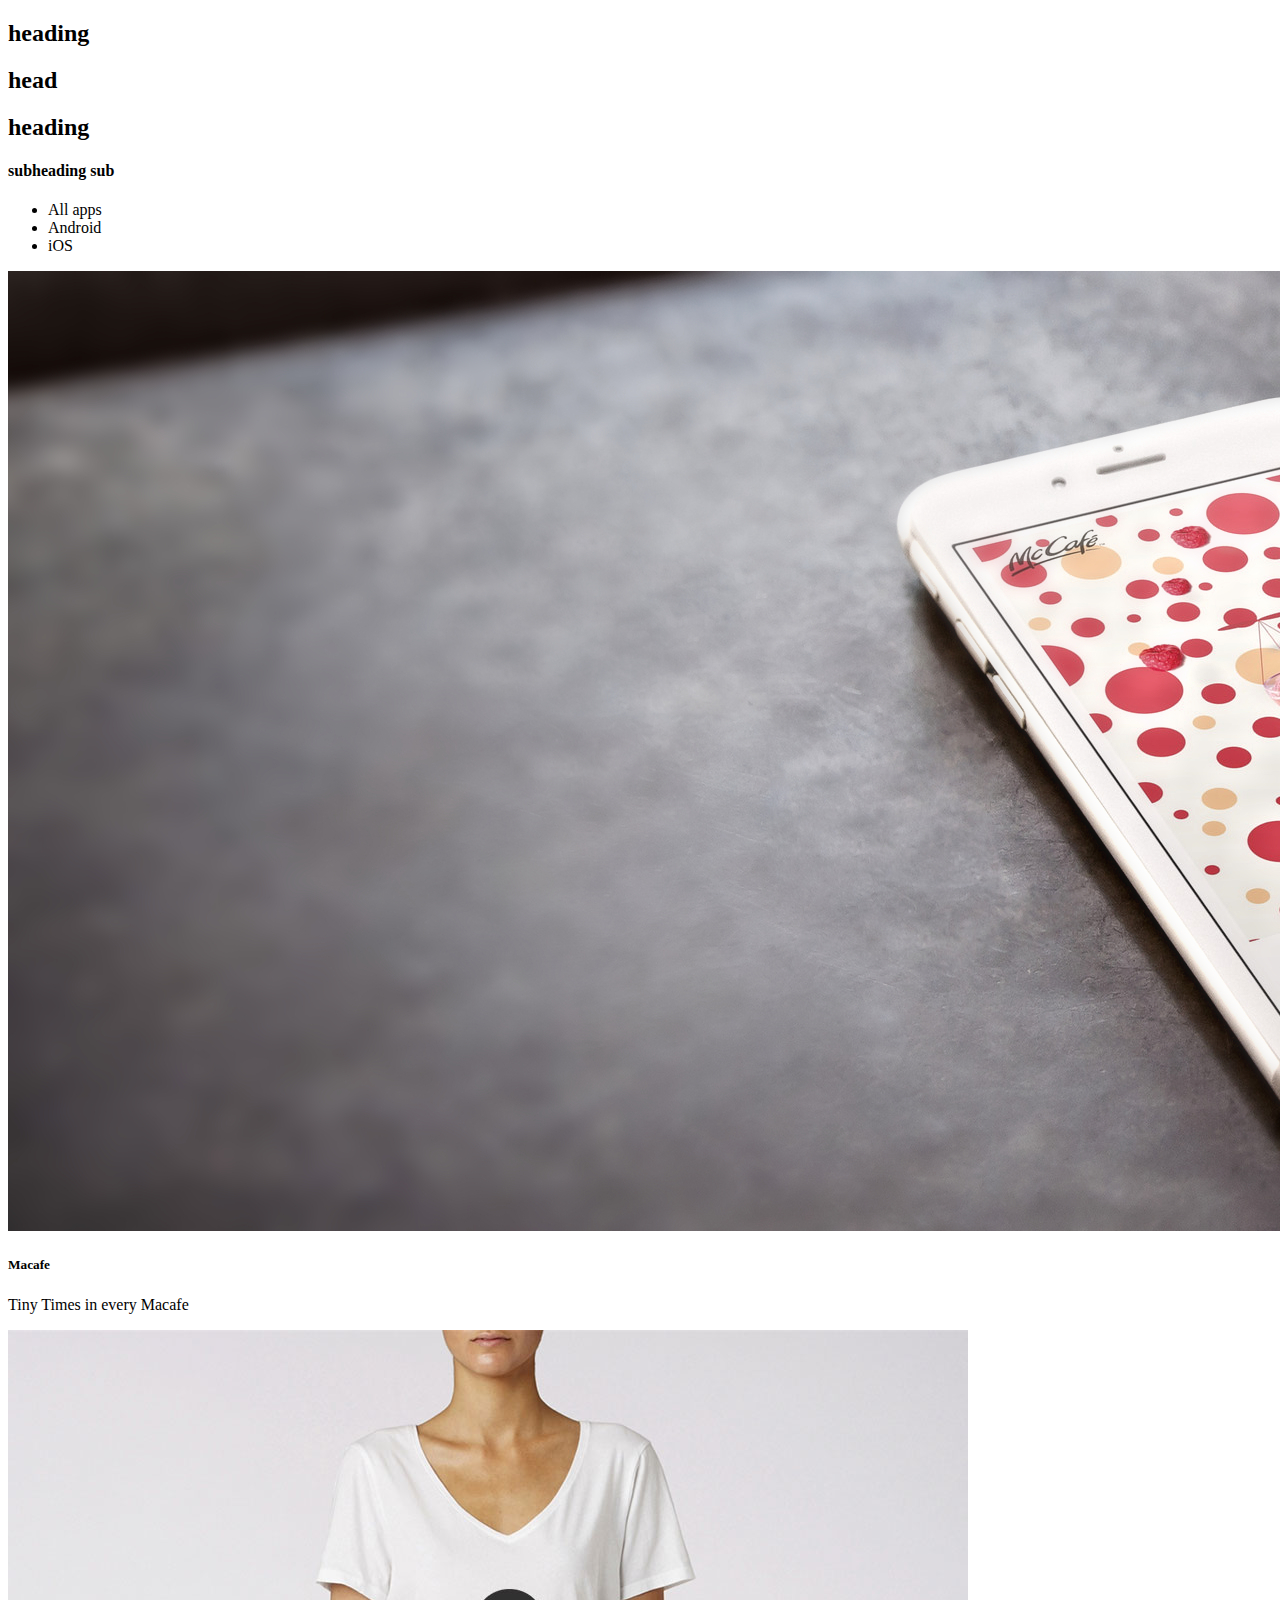
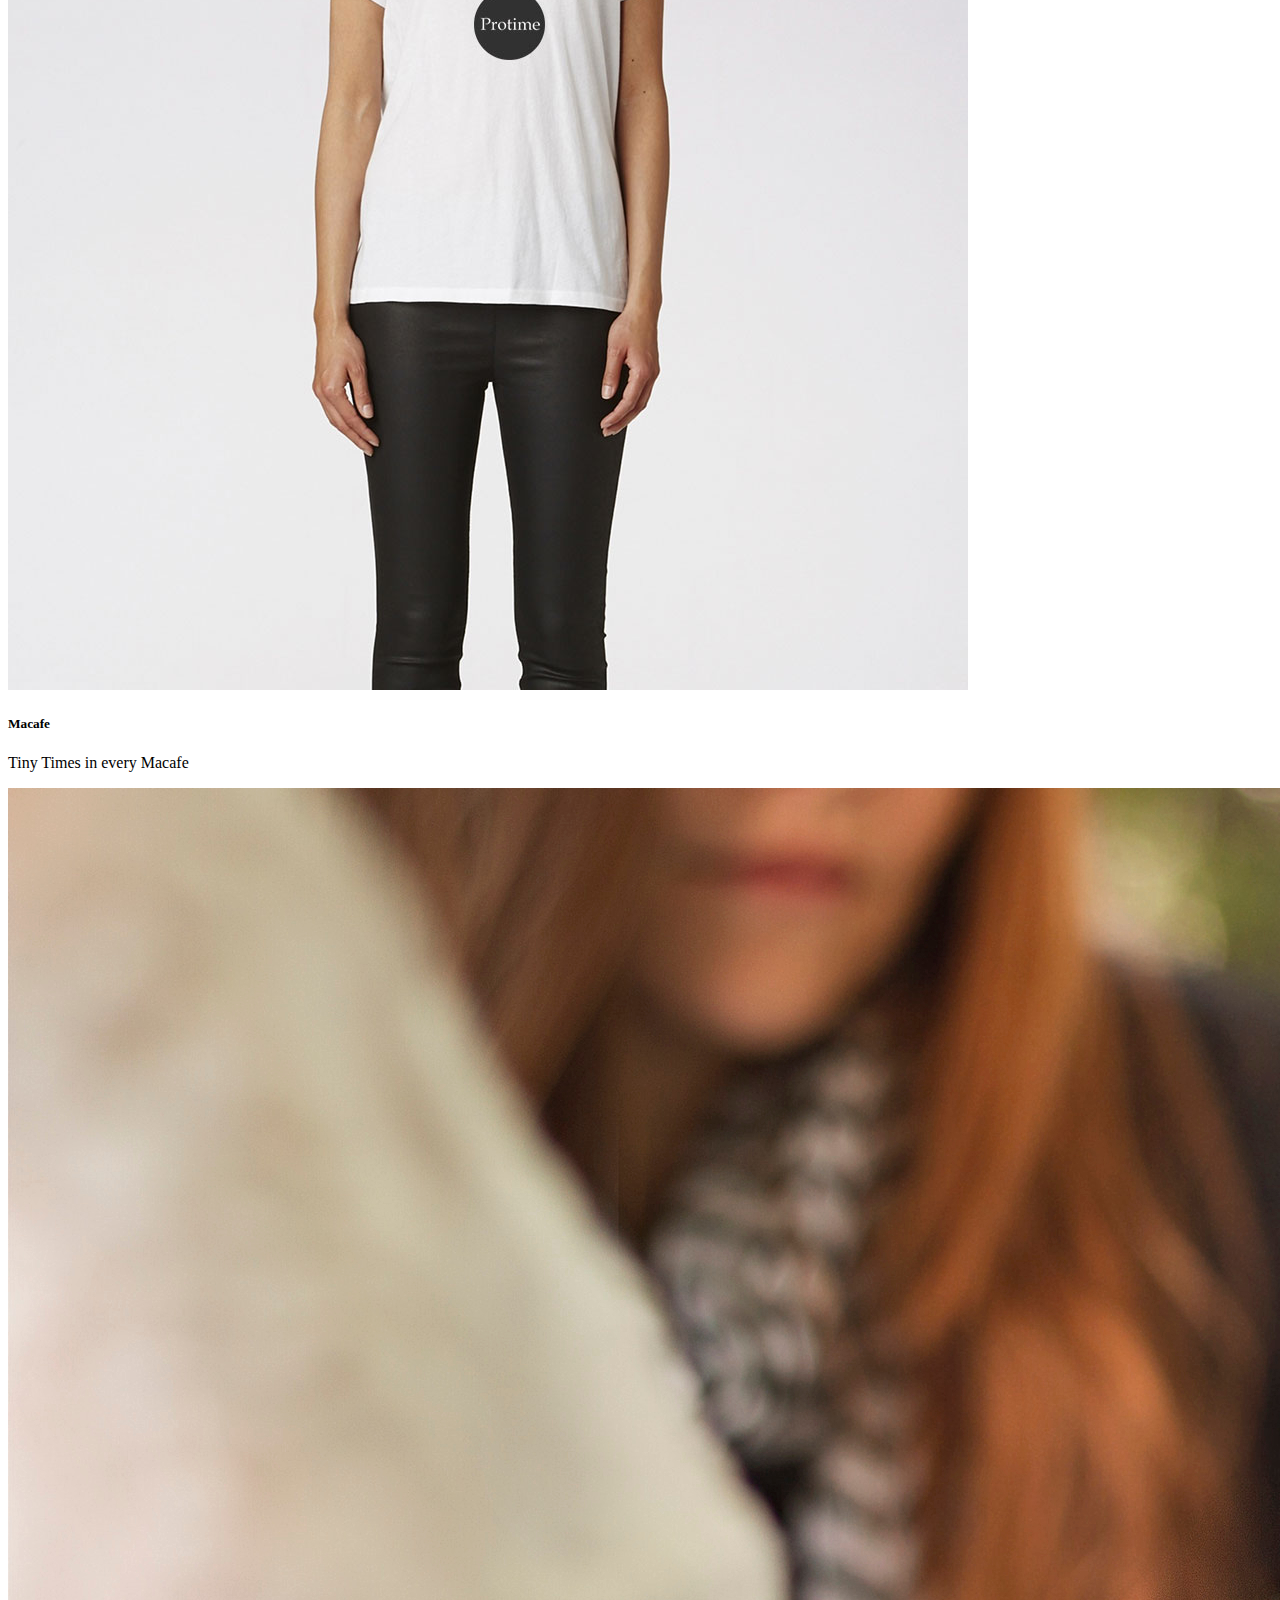
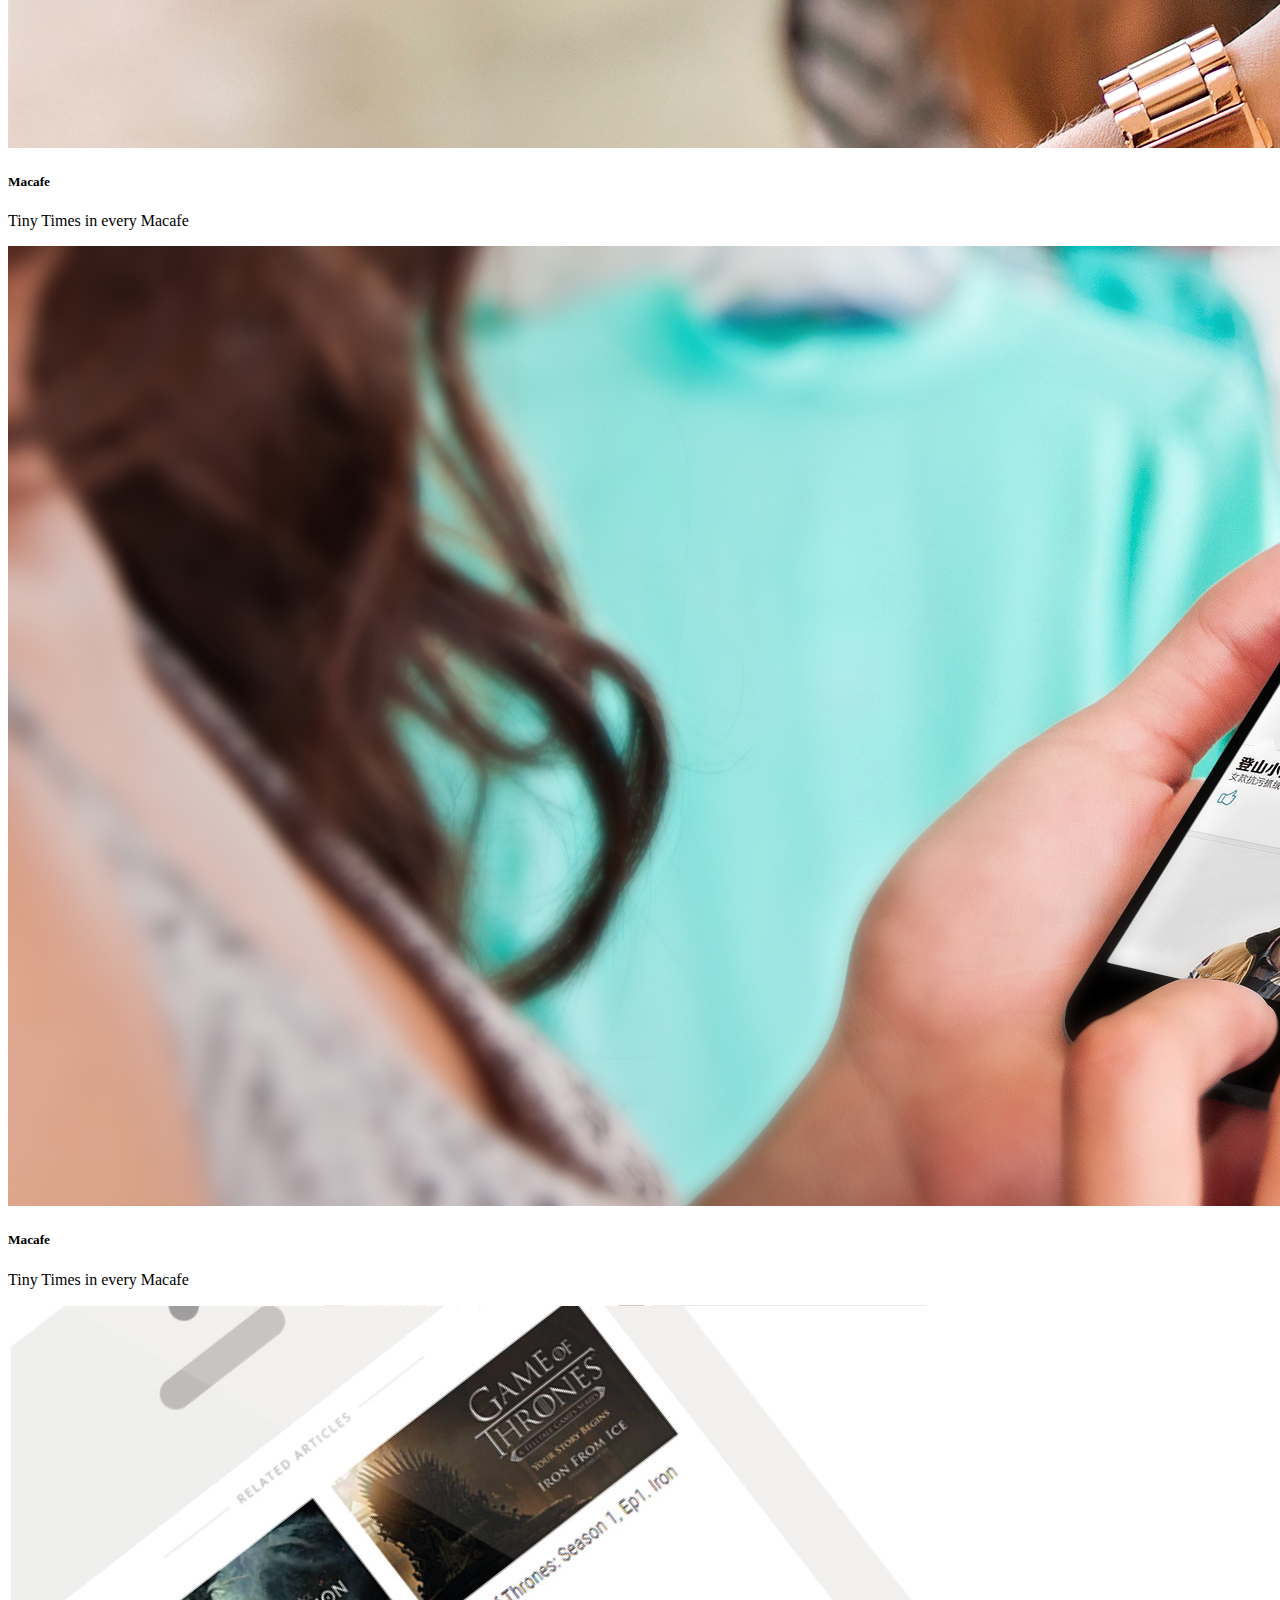
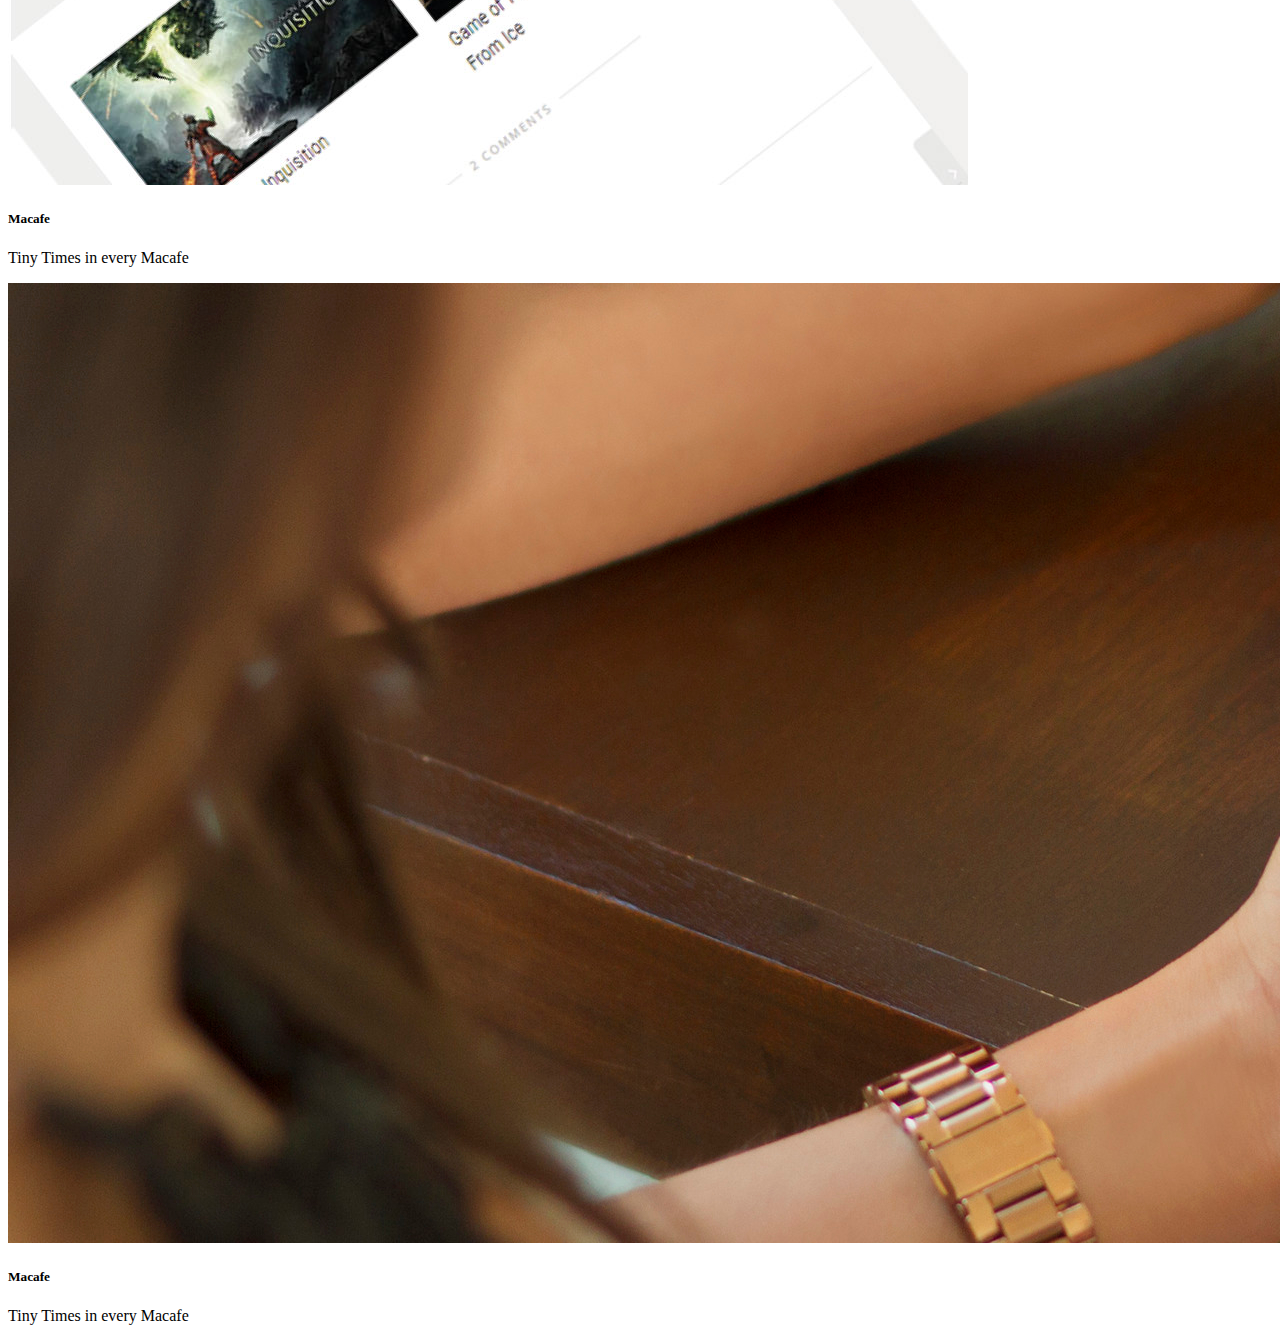
==== index.html @ 0e7b79ba "Init: Initial commit with basic html" ====
<!DOCTYPE html>
<html lang="en">

<head>
    <meta charset="UTF-8">
    <meta name="viewport" content="width=device-width, initial-scale=1.0">
    <title>Macafe</title>
</head>

<body>
    <div class="container">
        <div class="nav">
            <div class="heading">
                <h2>heading</h2>
                <h2>head</h2>
                <h2>heading</h2>
                <h4>subheading sub</h4>
            </div>

            <nav>
                <ul>
                    <li>All apps</li>
                    <li>Android</li>
                    <li>iOS</li>
                </ul>
            </nav>
        </div>

        <div class="main">
            <div class="card">
                <img src="Images/first.jpg" alt="product-image" srcset="">
                <div class="info">
                    <h5>Macafe</h5>
                    <p>Tiny Times in every Macafe</p>
                </div>
            </div>
            <div class="card">
                <img src="Images/second.jpg" alt="product-image" srcset="">
                <div class="info">
                    <h5>Macafe</h5>
                    <p>Tiny Times in every Macafe</p>
                </div>
            </div>
            <div class="card">
                <img src="Images/third.jpg" alt="product-image" srcset="">
                <div class="info">
                    <h5>Macafe</h5>
                    <p>Tiny Times in every Macafe</p>
                </div>
            </div>
            <div class="card">
                <img src="Images/forth.jpg" alt="product-image" srcset="">
                <div class="info">
                    <h5>Macafe</h5>
                    <p>Tiny Times in every Macafe</p>
                </div>
            </div>
            <div class="card">
                <img src="Images/fifth.jpg" alt="product-image" srcset="">
                <div class="info">
                    <h5>Macafe</h5>
                    <p>Tiny Times in every Macafe</p>
                </div>
            </div>
            <div class="card">
                <img src="Images/sixth.jpg" alt="product-image" srcset="">
                <div class="info">
                    <h5>Macafe</h5>
                    <p>Tiny Times in every Macafe</p>
                </div>
            </div>
        </div>
    </div>
</body>

</html>
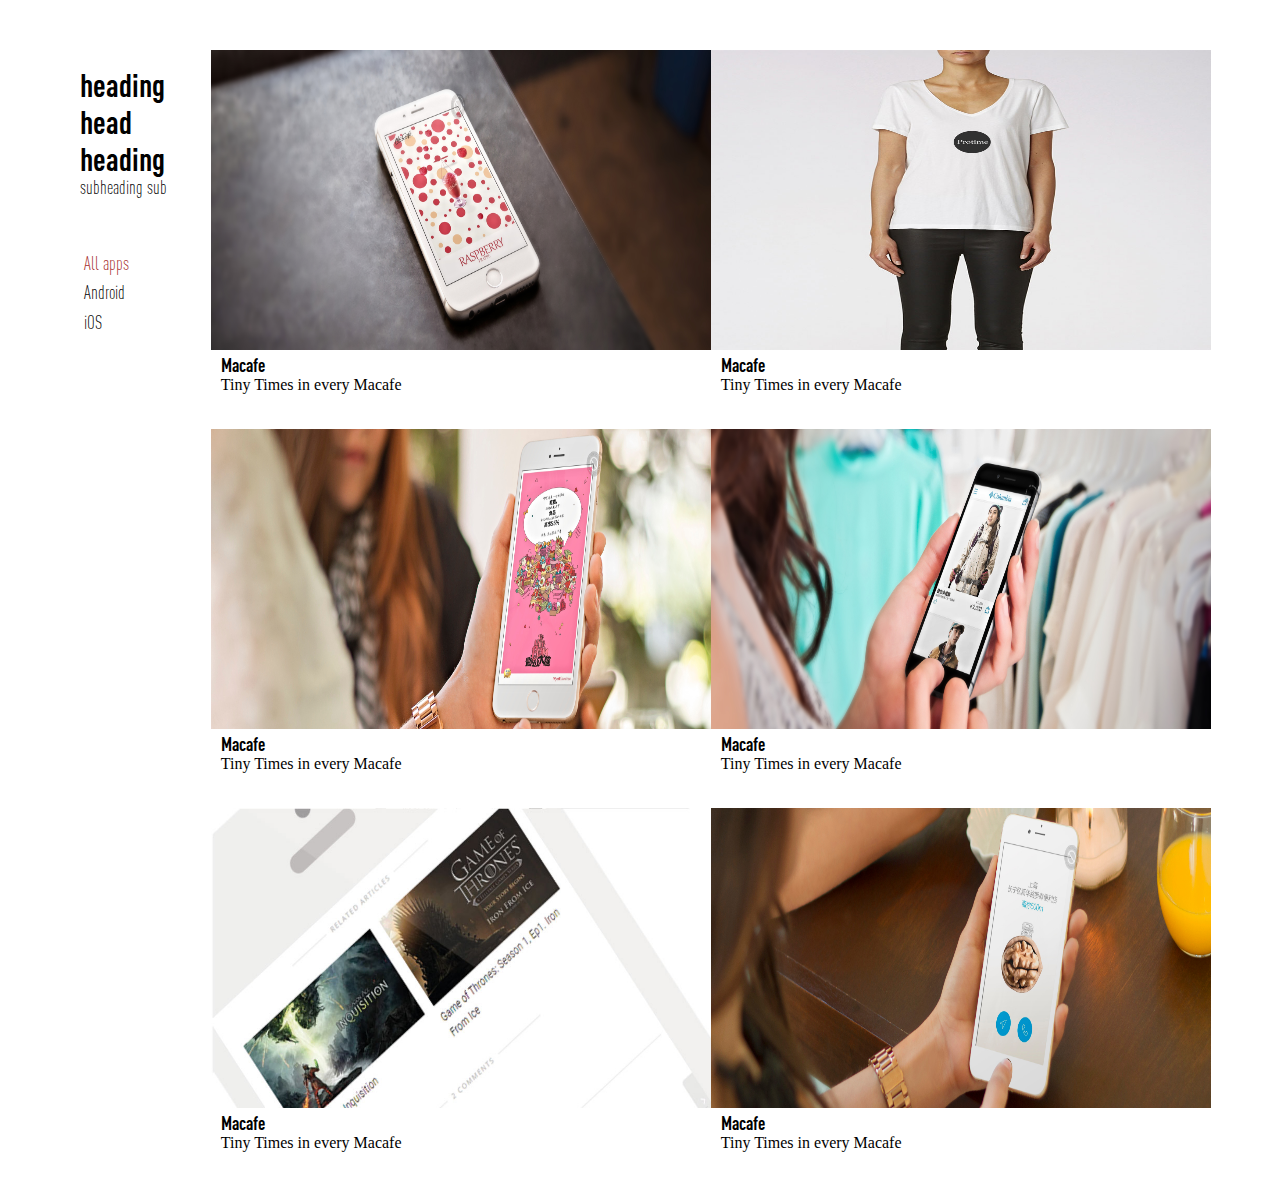
==== commit f4a55505: "feat: added some styling" ====
--- a/index.html
+++ b/index.html
@@ -5,21 +5,22 @@
     <meta charset="UTF-8">
     <meta name="viewport" content="width=device-width, initial-scale=1.0">
     <title>Macafe</title>
+    <link rel="stylesheet" href="css/style.css">
 </head>
 
 <body>
     <div class="container">
         <div class="nav">
             <div class="heading">
-                <h2>heading</h2>
-                <h2>head</h2>
-                <h2>heading</h2>
-                <h4>subheading sub</h4>
+                <h1>heading</h1>
+                <h1>head</h1>
+                <h1>heading</h1>
+                <h3>subheading sub</h3>
             </div>
 
             <nav>
                 <ul>
-                    <li>All apps</li>
+                    <li class="active">All apps</li>
                     <li>Android</li>
                     <li>iOS</li>
                 </ul>
@@ -30,43 +31,61 @@
             <div class="card">
                 <img src="Images/first.jpg" alt="product-image" srcset="">
                 <div class="info">
-                    <h5>Macafe</h5>
-                    <p>Tiny Times in every Macafe</p>
+                    <div>
+                        <h3>Macafe</h3>
+                        <p>Tiny Times in every Macafe</p>
+                    </div>
+                    <i class="far fa-thumbs-up"></i>
                 </div>
             </div>
             <div class="card">
                 <img src="Images/second.jpg" alt="product-image" srcset="">
                 <div class="info">
-                    <h5>Macafe</h5>
-                    <p>Tiny Times in every Macafe</p>
+                    <div>
+                        <h3>Macafe</h3>
+                        <p>Tiny Times in every Macafe</p>
+                    </div>
+                    <i class="far fa-thumbs-up"></i>
                 </div>
             </div>
             <div class="card">
                 <img src="Images/third.jpg" alt="product-image" srcset="">
                 <div class="info">
-                    <h5>Macafe</h5>
-                    <p>Tiny Times in every Macafe</p>
+                    <div>
+                        <h3>Macafe</h3>
+                        <p>Tiny Times in every Macafe</p>
+                    </div>
+                    <i class="far fa-thumbs-up"></i>
                 </div>
             </div>
             <div class="card">
                 <img src="Images/forth.jpg" alt="product-image" srcset="">
                 <div class="info">
-                    <h5>Macafe</h5>
-                    <p>Tiny Times in every Macafe</p>
+                    <div>
+                        <h3>Macafe</h3>
+                        <p>Tiny Times in every Macafe</p>
+                    </div>
+                    <i class="far fa-thumbs-up"></i>
                 </div>
             </div>
             <div class="card">
                 <img src="Images/fifth.jpg" alt="product-image" srcset="">
                 <div class="info">
-                    <h5>Macafe</h5>
-                    <p>Tiny Times in every Macafe</p>
+                    <div>
+                        <h3>Macafe</h3>
+                        <p>Tiny Times in every Macafe</p>
+                    </div>
+                    <i class="far fa-thumbs-up"></i>
                 </div>
             </div>
             <div class="card">
                 <img src="Images/sixth.jpg" alt="product-image" srcset="">
                 <div class="info">
-                    <h5>Macafe</h5>
-                    <p>Tiny Times in every Macafe</p>
+                    <div>
+                        <h3>Macafe</h3>
+                        <p>Tiny Times in every Macafe</p>
+                    </div>
+                    <i class="far fa-thumbs-up"></i>
                 </div>
             </div>
         </div>
--- a/css/style.css
+++ b/css/style.css
@@ -0,0 +1,79 @@
+@font-face {
+  font-family: "dincond";
+  src: url("../Fonts/DINCond-Regular.otf");
+}
+@font-face {
+  font-family: "dincond";
+  font-weight: lighter;
+  src: url("../Fonts/DINCond-Light_0.otf");
+}
+
+@font-face {
+  font-family: "dincond";
+  src: url("../Fonts/DINCond-Bold.otf");
+  font-weight: bold;
+}
+
+@font-face {
+  font-family: "fontawesome";
+  src: url("../Fonts/FontAwesome.otf");
+}
+
+* {
+  margin: 0;
+  padding: 0;
+  border: 0;
+}
+
+h1,
+h3,
+li {
+  font-family: "dincond";
+}
+h3 {
+  font-weight: lighter;
+}
+
+.container {
+  display: flex;
+  width: 90%;
+  margin: auto;
+  margin-top: 50px;
+}
+
+.container .nav {
+  padding: 1em;
+  width: 10%;
+}
+
+nav ul{
+    margin-top: 50px;
+}
+
+nav ul li{
+    list-style: none;
+    padding: .2em;
+    font-size: larger;
+}
+
+nav ul li.active{
+    color: brown;
+}
+
+.container .main {
+  width: 70%;
+  display: grid;
+  grid-template-columns: auto auto;
+}
+
+.card img {
+  width: 500px;
+  height: 300px;
+}
+
+.card .info{
+    padding: 0 .6em 2.2em;
+}
+.card .info h3{
+ font-weight: bold;
+}